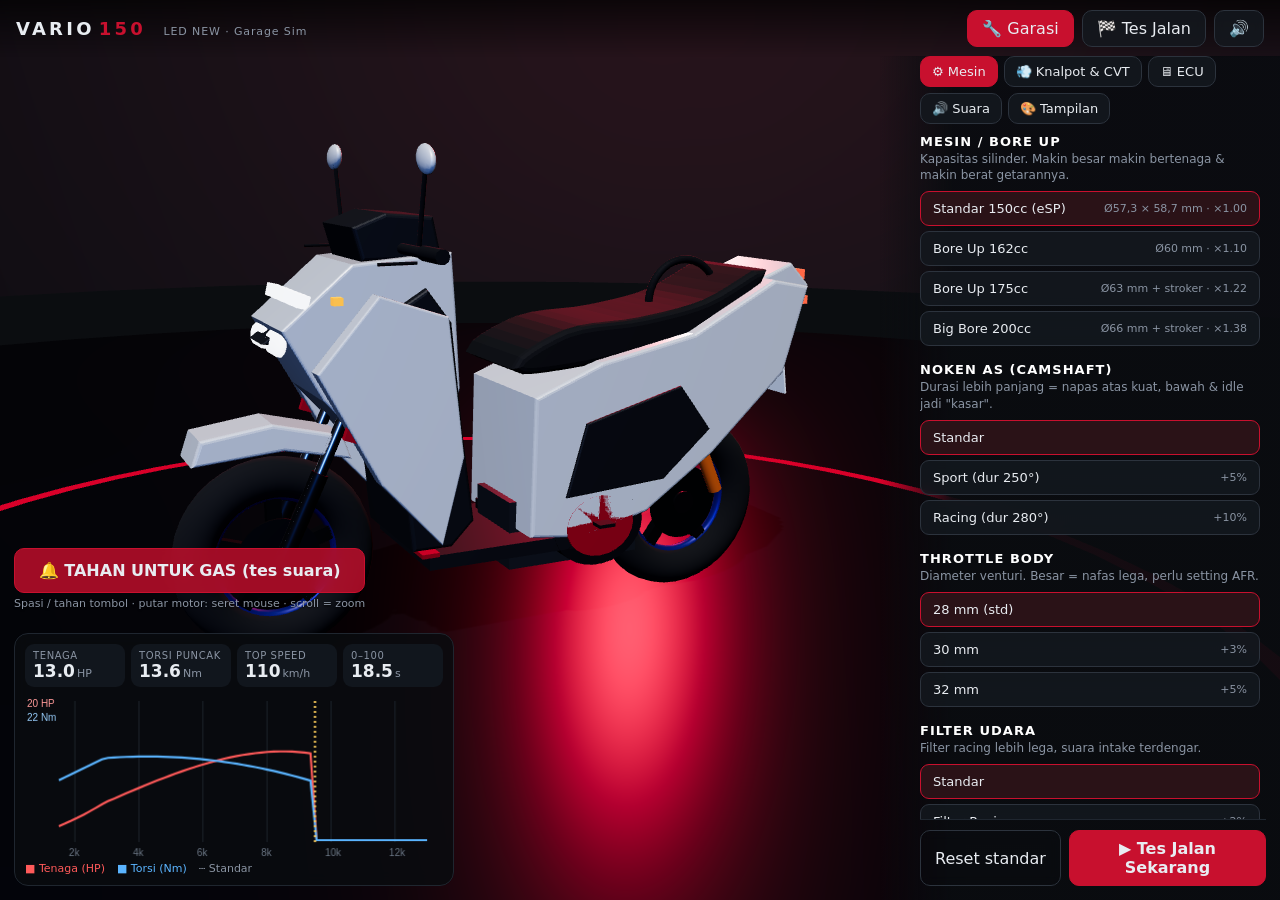
==== vario150-sim/index.html @ 30b1e71a "Tambah Vario 150 LED garage & racing simulator (3D, ECU, suara mesin) Co-Authored-By: Claude Sonnet " ====
<!DOCTYPE html>
<html lang="id">
<head>
<meta charset="utf-8">
<meta name="viewport" content="width=device-width, initial-scale=1, maximum-scale=1, user-scalable=no">
<title>Vario 150 LED — Garage & Racing Simulator</title>
<link rel="stylesheet" href="style.css">
<script type="importmap">{ "imports": { "three": "./vendor/three.module.js" } }</script>
</head>
<body>
<canvas id="gl"></canvas>

<div id="loading"><div class="box"><h1>VARIO 150 LED</h1><p>Menyiapkan garasi &amp; suara mesin…</p><div class="bar"><i></i></div></div></div>

<header id="top">
  <div class="brand">VARIO<b>150</b> <small>LED NEW · Garage Sim</small></div>
  <nav>
    <button id="btnGarage" class="on">🔧 Garasi</button>
    <button id="btnDrive">🏁 Tes Jalan</button>
    <button id="btnMute" title="Suara">🔊</button>
  </nav>
</header>

<!-- GARASI -->
<aside id="garage">
  <div class="tabs" id="tabs"></div>
  <div class="panel" id="panel"></div>
  <div class="foot">
    <button id="btnReset" class="ghost">Reset standar</button>
    <button id="btnGo" class="go">▶ Tes Jalan Sekarang</button>
  </div>
</aside>

<section id="stats">
  <div class="kpis" id="kpis"></div>
  <canvas id="dyno" width="420" height="170"></canvas>
  <div class="legend"><span class="hp">■ Tenaga (HP)</span><span class="nm">■ Torsi (Nm)</span><span class="st">┄ Standar</span></div>
</section>

<div id="revbox">
  <button id="revBtn">🔔 TAHAN UNTUK GAS (tes suara)</button>
  <small>Spasi / tahan tombol · putar motor: seret mouse · scroll = zoom</small>
</div>

<!-- HUD -->
<div id="hud" class="hidden">
  <canvas id="tach" width="300" height="300"></canvas>
  <div class="speed"><span id="spd">0</span><small>km/h</small></div>
  <div class="gear" id="rpmTxt">1500 rpm</div>
  <div class="times">
    <div>LAP <b id="lap">1</b></div>
    <div>Waktu <b id="tLap">0:00.0</b></div>
    <div>Terbaik <b id="tBest">--</b></div>
    <div>0–100 <b id="t100">--</b></div>
    <div id="flash"></div>
  </div>
  <div class="helper">W/↑ gas · S/↓/Spasi rem · A D / ←→ belok · C kamera · R reset · G garasi</div>
  <div id="msg"></div>
  <div class="touch" id="touch">
    <button id="tL">◀</button><button id="tR">▶</button>
    <button id="tBrake">REM</button><button id="tGas">GAS</button>
  </div>
</div>
<script type="module" src="js/main.js"></script>
</body>
</html>
---- vario150-sim/style.css ----
*{box-sizing:border-box;-webkit-tap-highlight-color:transparent}
html,body{margin:0;height:100%;overflow:hidden;background:#0b0d10;color:#e8ecf1;font-family:system-ui,-apple-system,Segoe UI,Roboto,sans-serif;user-select:none;touch-action:none}
#gl{position:fixed;inset:0;width:100%;height:100%;display:block}
.hidden{display:none!important}
#loading{position:fixed;inset:0;z-index:50;background:radial-gradient(circle at 50% 40%,#1c2128,#07080a);display:flex;align-items:center;justify-content:center;transition:opacity .5s}
#loading .box{text-align:center}
#loading h1{letter-spacing:.3em;font-weight:800;margin:0 0 8px;font-size:34px;color:#fff}
#loading p{color:#8a94a3;margin:0 0 18px}
#loading .bar{width:260px;height:4px;background:#222;border-radius:3px;margin:auto;overflow:hidden}
#loading .bar i{display:block;height:100%;width:40%;background:#c8102e;animation:ld 1.1s infinite ease-in-out}
@keyframes ld{0%{margin-left:-40%}100%{margin-left:100%}}
#top{position:fixed;left:0;right:0;top:0;z-index:10;display:flex;justify-content:space-between;align-items:center;padding:10px 16px;background:linear-gradient(#000a,#0000)}
.brand{font-weight:800;letter-spacing:.18em;font-size:18px}.brand b{color:#c8102e;margin-left:4px}.brand small{letter-spacing:.08em;color:#8a94a3;font-weight:500;font-size:11px;margin-left:8px}
nav{display:flex;gap:8px}
button{font:inherit;cursor:pointer;border:1px solid #2c333d;background:#141920cc;color:#e8ecf1;padding:8px 14px;border-radius:10px;backdrop-filter:blur(6px);transition:.15s}
button:hover{background:#1e2530;border-color:#46505e}
button.on{background:#c8102e;border-color:#c8102e}
#garage{position:fixed;right:0;top:56px;bottom:0;width:min(400px,100%);z-index:9;display:flex;flex-direction:column;background:linear-gradient(90deg,#0000,#0a0c10f2 18%);padding:0 14px 14px 40px}
.tabs{display:flex;flex-wrap:wrap;gap:6px;margin-bottom:10px}
.tabs button{padding:7px 11px;font-size:13px}
.panel{flex:1;overflow:auto;padding-right:6px;touch-action:pan-y}
.panel::-webkit-scrollbar{width:6px}.panel::-webkit-scrollbar-thumb{background:#2c333d;border-radius:3px}
.grp{margin-bottom:16px}
.grp h3{margin:0 0 2px;font-size:13px;letter-spacing:.08em;text-transform:uppercase;color:#fff}
.grp p{margin:0 0 8px;font-size:12px;color:#8a94a3;line-height:1.35}
.opts{display:flex;flex-direction:column;gap:5px}
.opt{display:flex;justify-content:space-between;align-items:center;text-align:left;padding:9px 12px;font-size:13px;border-radius:9px}
.opt small{color:#8a94a3;font-size:11px}
.opt.sel{border-color:#c8102e;background:#2a1217}
.sw{display:flex;gap:10px;flex-wrap:wrap}.sw button{width:46px;height:46px;border-radius:50%;padding:0;border:3px solid #2c333d}.sw button.sel{border-color:#fff}
.slider{margin:10px 0 14px}
.slider label{display:flex;justify-content:space-between;font-size:13px;margin-bottom:4px}
.slider label b{color:#ffcf5c;font-variant-numeric:tabular-nums}
input[type=range]{width:100%;accent-color:#c8102e;height:28px}
.chk{display:flex;gap:10px;align-items:center;font-size:13px;margin:8px 0}
.note{font-size:12px;color:#ffb36b;background:#2a1d10;border:1px solid #4a3118;border-radius:8px;padding:8px 10px;margin:6px 0}
.foot{display:flex;gap:8px;padding-top:10px;border-top:1px solid #1f262f}
.foot .go{flex:1;background:#c8102e;border-color:#c8102e;font-weight:700}
.ghost{background:transparent}
#stats{position:fixed;left:14px;bottom:14px;z-index:9;width:min(440px,calc(100% - 28px - 400px));min-width:300px;background:#0a0c10dd;border:1px solid #1f262f;border-radius:14px;padding:10px;backdrop-filter:blur(8px)}
.kpis{display:grid;grid-template-columns:repeat(4,1fr);gap:6px;margin-bottom:6px}
.kpi{background:#11161d;border-radius:9px;padding:6px 8px}.kpi small{display:block;font-size:10px;color:#8a94a3;text-transform:uppercase;letter-spacing:.06em}.kpi b{font-size:17px;font-variant-numeric:tabular-nums}.kpi b i{font-size:11px;color:#8a94a3;font-style:normal;font-weight:400;margin-left:2px}
#dyno{width:100%;height:auto;display:block}
.legend{display:flex;gap:12px;font-size:11px;color:#8a94a3}.legend .hp{color:#ff5a5a}.legend .nm{color:#5ab4ff}
#revbox{position:fixed;left:14px;bottom:290px;z-index:9;display:flex;flex-direction:column;gap:4px}
#revBtn{background:#c8102ecc;border-color:#c8102e;font-weight:700;padding:12px 18px}
#revBtn:active,#revBtn.act{background:#ff2a48}
#revbox small{color:#8a94a3;font-size:11px;text-shadow:0 1px 2px #000}
/* HUD */
#hud{position:fixed;inset:0;z-index:8;pointer-events:none}
#tach{position:absolute;right:14px;bottom:14px;width:230px;height:230px}
.speed{position:absolute;right:14px;bottom:100px;width:230px;text-align:center;text-shadow:0 2px 8px #000}
.speed span{font-size:64px;font-weight:800;font-variant-numeric:tabular-nums}.speed small{display:block;color:#aeb7c4;margin-top:-8px}
.gear{position:absolute;right:14px;bottom:70px;width:230px;text-align:center;font-size:13px;color:#ffcf5c;font-variant-numeric:tabular-nums}
.times{position:absolute;left:14px;top:70px;background:#0009;border:1px solid #1f262f;border-radius:12px;padding:10px 14px;font-size:13px;line-height:1.7;min-width:170px}
.times b{float:right;margin-left:14px;font-variant-numeric:tabular-nums;color:#fff}
#flash{color:#7dff9a;font-weight:700;min-height:18px}
.helper{position:absolute;left:50%;transform:translateX(-50%);bottom:12px;font-size:12px;color:#c9d1dc;background:#0007;padding:6px 12px;border-radius:20px;white-space:nowrap}
#msg{position:absolute;top:30%;left:50%;transform:translateX(-50%);font-size:40px;font-weight:800;text-shadow:0 3px 14px #000;opacity:0;transition:opacity .4s;text-align:center}
.touch{display:none;position:absolute;inset:auto 0 0 0;height:160px;pointer-events:none}
.touch button{position:absolute;pointer-events:auto;width:84px;height:84px;border-radius:50%;font-size:20px;font-weight:800;opacity:.85;bottom:30px;touch-action:none}
#tL{left:16px}#tR{left:116px}#tBrake{right:250px;background:#3a1015}#tGas{right:136px;bottom:70px;width:100px;height:100px;background:#c8102e}
@media (pointer:coarse){.touch{display:block}.helper{display:none}}
@media (max-width:820px){
  #garage{width:100%;top:auto;height:52%;background:#0a0c10f5;padding:10px 12px;border-top:1px solid #1f262f}
  #stats{left:8px;top:56px;bottom:auto;width:calc(100% - 16px);padding:6px}#dyno{display:none}.legend{display:none}.kpis{margin:0}
  #revbox{left:8px;bottom:calc(52% + 10px)}#revbox small{display:none}
  .brand small{display:none}
  #tach{width:150px;height:150px}.speed{width:150px;bottom:70px}.speed span{font-size:40px}.gear{width:150px;bottom:48px}
  #tBrake{right:170px}#tGas{right:70px}
}
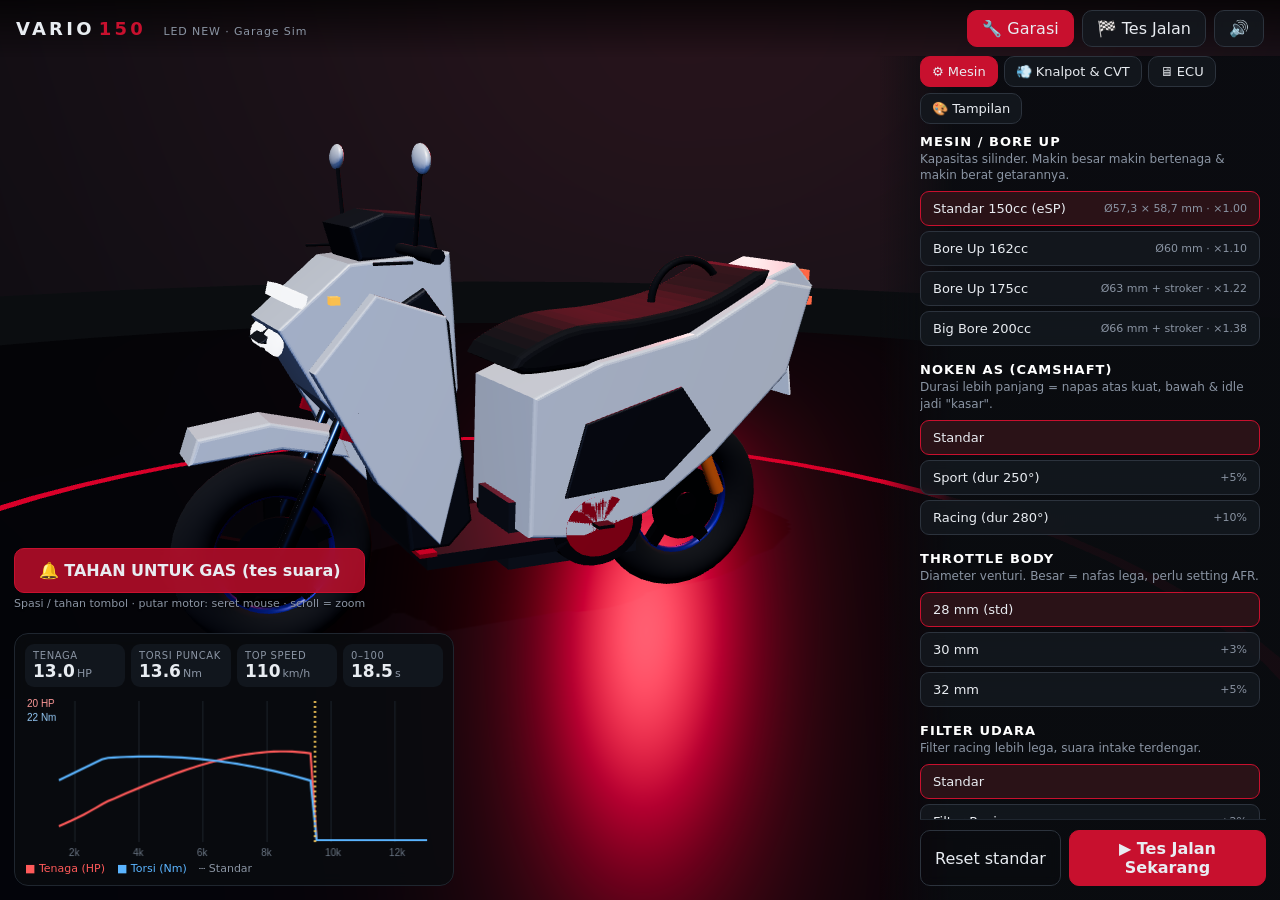
==== commit dc44de5d: "Jalan lurus 10 km + drag 400 m; nada suara lebih agresif mengikuti kecepatan Co-Authored-By: Claude " ====
--- a/vario150-sim/index.html
+++ b/vario150-sim/index.html
@@ -48,9 +48,9 @@
   <div class="speed"><span id="spd">0</span><small>km/h</small></div>
   <div class="gear" id="rpmTxt">1500 rpm</div>
   <div class="times">
-    <div>LAP <b id="lap">1</b></div>
+    <div>Jarak <b id="lap">0 m</b></div>
     <div>Waktu <b id="tLap">0:00.0</b></div>
-    <div>Terbaik <b id="tBest">--</b></div>
+    <div>Terbaik 400m <b id="tBest">--</b></div>
     <div>0–100 <b id="t100">--</b></div>
     <div id="flash"></div>
   </div>
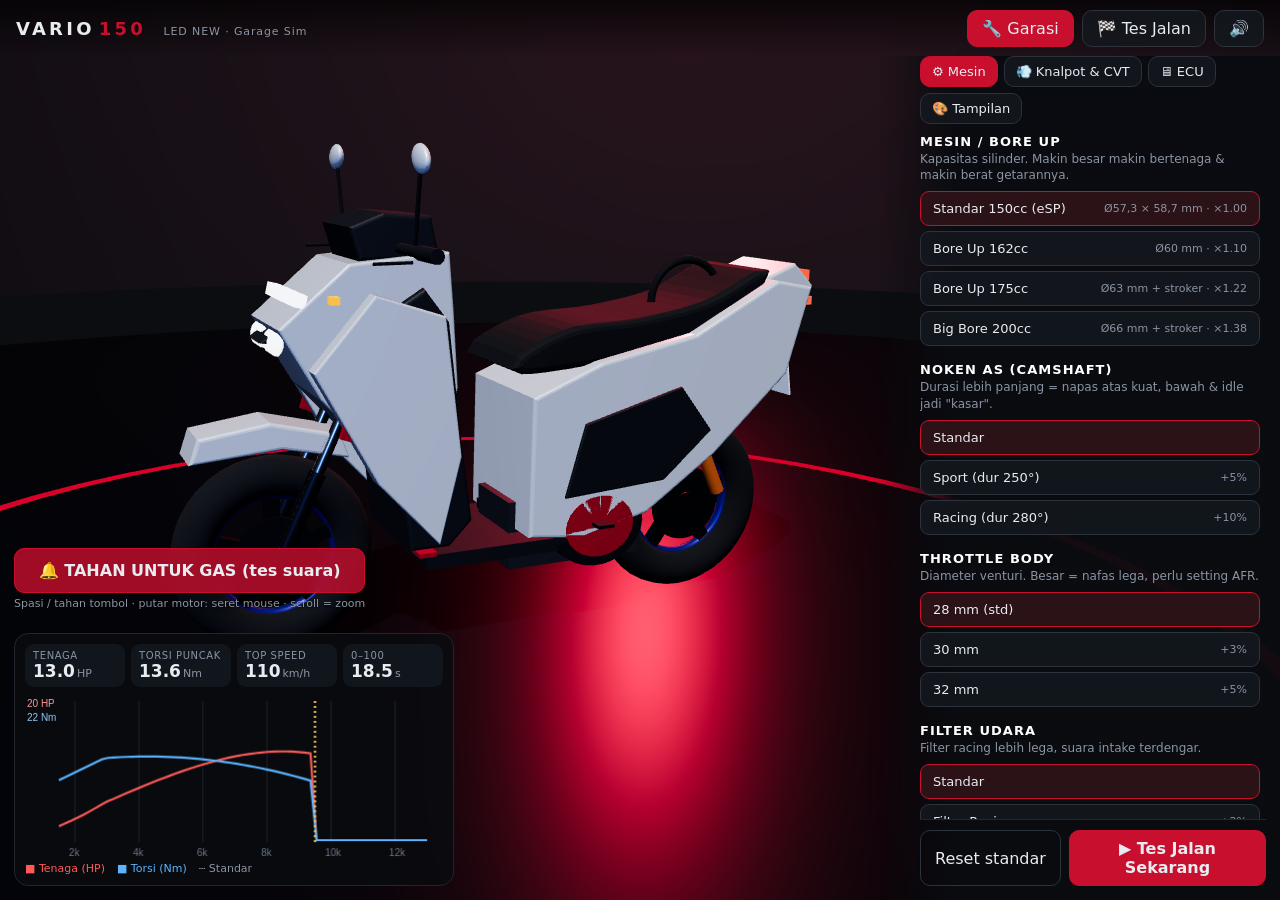
==== commit 0c8dfadf: "Layar penuh imersif Android (sembunyikan status/navigasi, notch), safe-area CSS Co-Authored-By: Clau" ====
--- a/vario150-sim/index.html
+++ b/vario150-sim/index.html
@@ -2,7 +2,7 @@
 <html lang="id">
 <head>
 <meta charset="utf-8">
-<meta name="viewport" content="width=device-width, initial-scale=1, maximum-scale=1, user-scalable=no">
+<meta name="viewport" content="width=device-width, initial-scale=1, maximum-scale=1, user-scalable=no, viewport-fit=cover">
 <title>Vario 150 LED — Garage & Racing Simulator</title>
 <link rel="stylesheet" href="style.css">
 <script type="importmap">{ "imports": { "three": "./vendor/three.module.js" } }</script>
